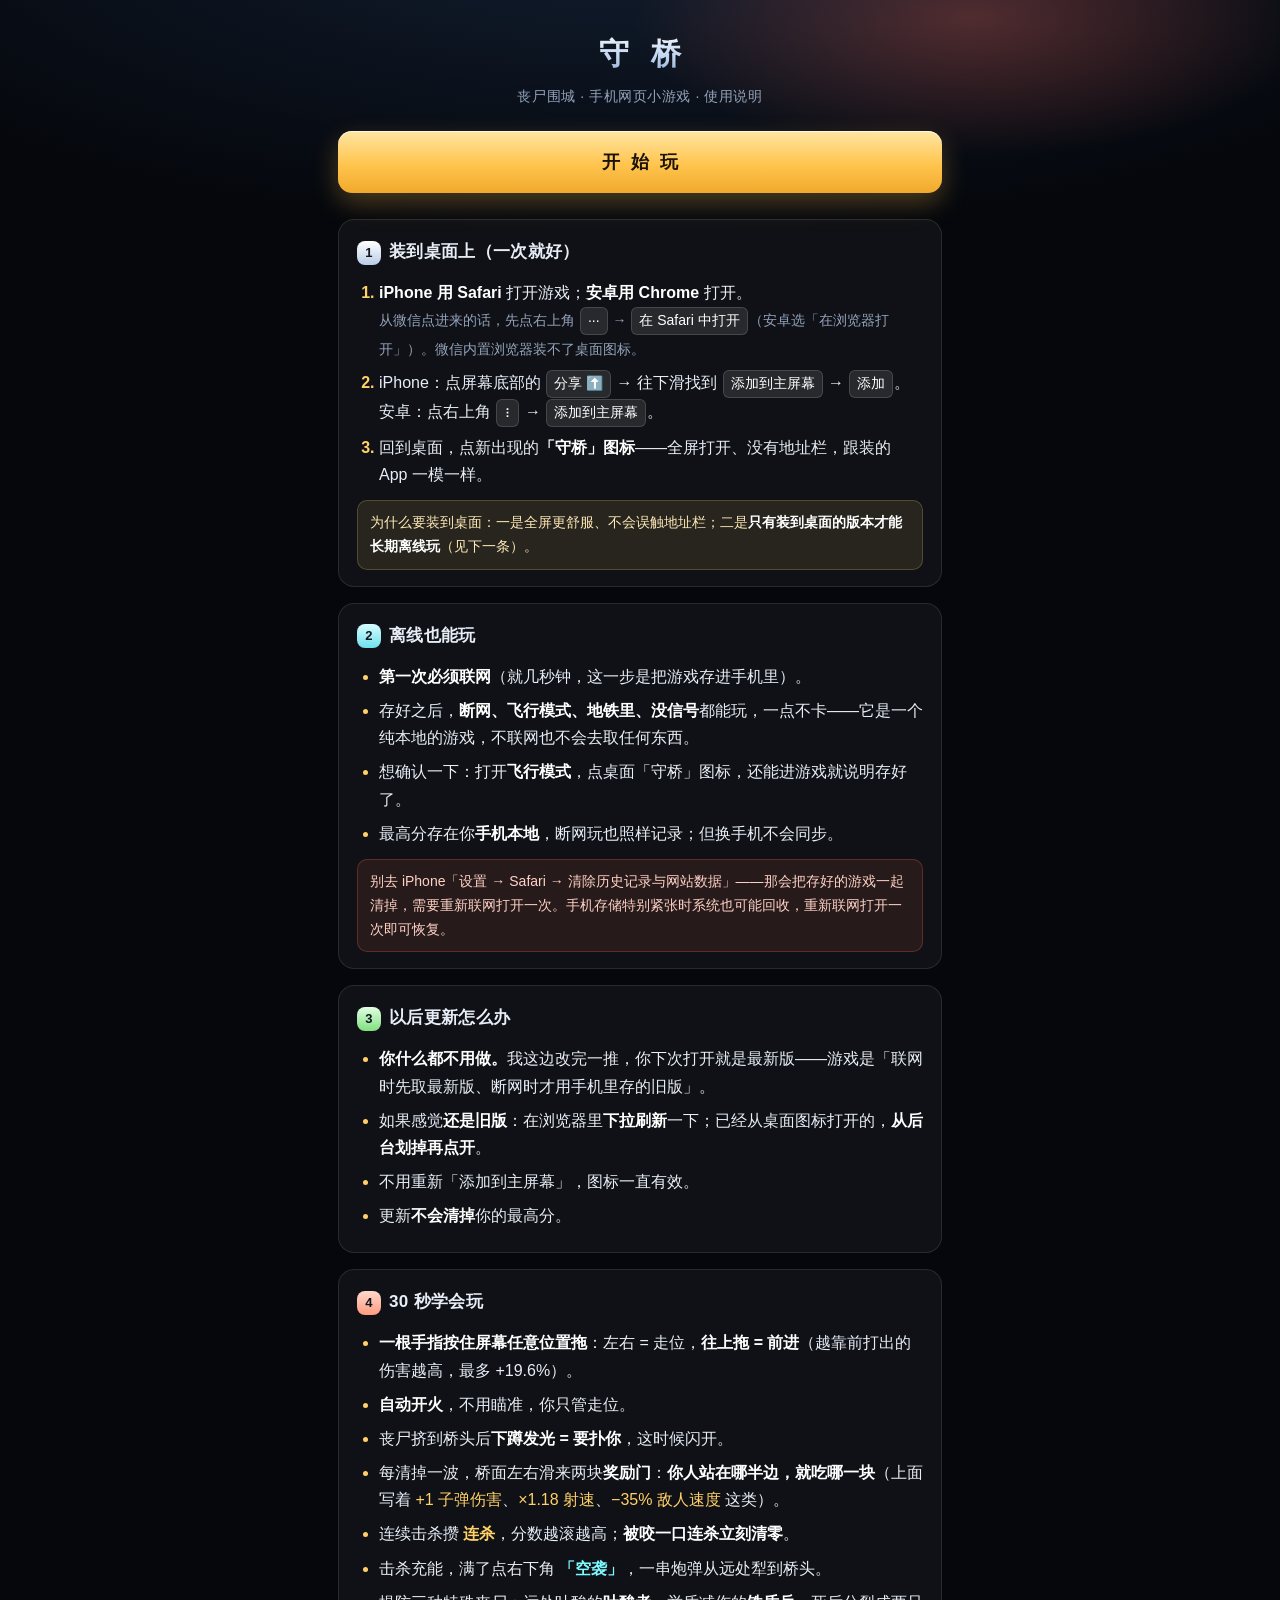
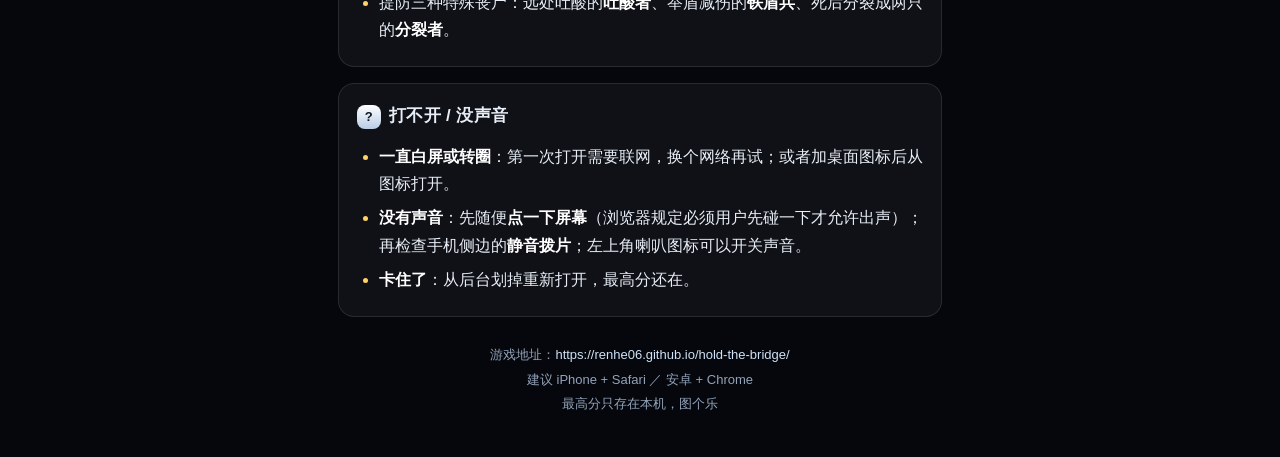
==== guide.html @ 94294132 "加使用说明页 guide.html（装到桌面/离线玩/以后更新），开始界面底部挂入口" ====
<!DOCTYPE html>
<html lang="zh-CN">
<head>
<meta charset="UTF-8" />
<title>守桥 · 使用说明</title>
<meta name="viewport" content="width=device-width, initial-scale=1.0, viewport-fit=cover" />
<meta name="theme-color" content="#05070c" />
<meta name="apple-mobile-web-app-capable" content="yes" />
<meta name="apple-mobile-web-app-title" content="守桥说明" />
<link rel="apple-touch-icon" href="./icons/icon-180.png" />
<link rel="icon" type="image/png" sizes="192x192" href="./icons/icon-192.png" />
<style>
  :root {
    --bg: #05070c;
    --card: rgba(255, 255, 255, 0.045);
    --line: rgba(255, 255, 255, 0.10);
    --text: #e8eef7;
    --muted: #93a3ba;
    --gold: #ffd166;
    --cyan: #7df9ff;
    --red: #ff6b4a;
    --green: #8bf58b;
  }
  * { box-sizing: border-box; -webkit-tap-highlight-color: transparent; }
  html, body { margin: 0; padding: 0; background: var(--bg); }
  body {
    color: var(--text);
    font: 16px/1.7 -apple-system, BlinkMacSystemFont, "PingFang SC", "Hiragino Sans GB", "Microsoft YaHei", sans-serif;
    /* 夜空底：几层径向光当作远处城市与月亮 */
    background:
      radial-gradient(120% 60% at 50% -10%, rgba(80, 140, 220, 0.18) 0%, rgba(5, 7, 12, 0) 60%),
      radial-gradient(38% 22% at 76% 2%, rgba(255, 96, 70, 0.30) 0%, rgba(5, 7, 12, 0) 70%),
      var(--bg);
    background-attachment: fixed;
  }
  .wrap {
    max-width: 640px;
    margin: 0 auto;
    padding: calc(env(safe-area-inset-top, 0px) + 28px) 18px calc(env(safe-area-inset-bottom, 0px) + 40px);
  }
  header { text-align: center; margin-bottom: 22px; }
  h1 {
    margin: 0 0 6px;
    font-size: 30px;
    letter-spacing: 0.22em;
    text-indent: 0.22em;
    font-weight: 800;
    background: linear-gradient(180deg, #fff 0%, #bcd3ef 60%, #7f9ec7 100%);
    -webkit-background-clip: text;
    background-clip: text;
    color: transparent;
  }
  .sub { margin: 0; color: var(--muted); font-size: 14px; letter-spacing: 0.04em; }

  .play {
    display: block;
    margin: 20px 0 26px;
    padding: 16px;
    text-align: center;
    text-decoration: none;
    font-size: 18px;
    font-weight: 700;
    letter-spacing: 0.18em;
    text-indent: 0.18em;
    color: #1a1206;
    border-radius: 14px;
    background: linear-gradient(180deg, #ffe6a3 0%, #ffc44d 55%, #f0a92c 100%);
    box-shadow: 0 10px 26px rgba(255, 190, 70, 0.28), inset 0 1px 0 rgba(255, 255, 255, 0.7);
  }
  .play:active { transform: translateY(1px); }

  section {
    background: var(--card);
    border: 1px solid var(--line);
    border-radius: 16px;
    padding: 18px 18px 16px;
    margin: 0 0 16px;
  }
  h2 {
    margin: 0 0 12px;
    font-size: 17px;
    letter-spacing: 0.02em;
    display: flex;
    align-items: center;
    gap: 8px;
  }
  h2 .n {
    flex: none;
    width: 24px; height: 24px;
    border-radius: 8px;
    display: grid; place-items: center;
    font-size: 13px;
    color: #10151f;
    background: linear-gradient(180deg, #fff, #b9cde6);
  }
  h2.c-cyan .n { background: linear-gradient(180deg, #d6feff, #6fe0ea); }
  h2.c-red .n { background: linear-gradient(180deg, #ffd9cc, #ff9b7f); }
  h2.c-green .n { background: linear-gradient(180deg, #e2ffe2, #7fe07f); }

  ol, ul { margin: 0; padding-left: 22px; }
  li { margin: 7px 0; }
  li::marker { color: var(--gold); font-weight: 700; }
  b { color: #fff; }
  .k {
    display: inline-block;
    padding: 1px 7px;
    margin: 0 1px;
    border-radius: 6px;
    background: rgba(255, 255, 255, 0.10);
    border: 1px solid rgba(255, 255, 255, 0.14);
    font-size: 14px;
    color: #fff;
    white-space: nowrap;
  }
  .gold { color: var(--gold); }
  .cyan { color: var(--cyan); }
  .red { color: var(--red); }
  .muted { color: var(--muted); font-size: 14px; }
  .note {
    margin-top: 12px;
    padding: 10px 12px;
    border-radius: 10px;
    font-size: 14px;
    background: rgba(255, 209, 102, 0.10);
    border: 1px solid rgba(255, 209, 102, 0.22);
    color: #ffe9b8;
  }
  .note.bad { background: rgba(255, 107, 74, 0.10); border-color: rgba(255, 107, 74, 0.25); color: #ffd2c6; }
  footer { text-align: center; margin-top: 26px; color: var(--muted); font-size: 13px; line-height: 1.9; }
  footer a { color: var(--cyan); text-decoration: none; }
  .url { word-break: break-all; color: #cfe2f7; }
</style>
</head>
<body>
<div class="wrap">

  <header>
    <h1>守 桥</h1>
    <p class="sub">丧尸围城 · 手机网页小游戏 · 使用说明</p>
  </header>

  <a class="play" href="./index.html">开 始 玩</a>

  <section>
    <h2><span class="n">1</span>装到桌面上（一次就好）</h2>
    <ol>
      <li><b>iPhone 用 Safari</b> 打开游戏；<b>安卓用 Chrome</b> 打开。<br />
        <span class="muted">从微信点进来的话，先点右上角 <span class="k">···</span> → <span class="k">在 Safari 中打开</span>（安卓选「在浏览器打开」）。微信内置浏览器装不了桌面图标。</span></li>
      <li>iPhone：点屏幕底部的 <span class="k">分享 ⬆️</span> → 往下滑找到 <span class="k">添加到主屏幕</span> → <span class="k">添加</span>。<br />
        安卓：点右上角 <span class="k">⋮</span> → <span class="k">添加到主屏幕</span>。</li>
      <li>回到桌面，点新出现的<b>「守桥」图标</b>——全屏打开、没有地址栏，跟装的 App 一模一样。</li>
    </ol>
    <div class="note">为什么要装到桌面：一是全屏更舒服、不会误触地址栏；二是<b>只有装到桌面的版本才能长期离线玩</b>（见下一条）。</div>
  </section>

  <section>
    <h2 class="c-cyan"><span class="n">2</span>离线也能玩</h2>
    <ul>
      <li><b>第一次必须联网</b>（就几秒钟，这一步是把游戏存进手机里）。</li>
      <li>存好之后，<b>断网、飞行模式、地铁里、没信号</b>都能玩，一点不卡——它是一个纯本地的游戏，不联网也不会去取任何东西。</li>
      <li>想确认一下：打开<b>飞行模式</b>，点桌面「守桥」图标，还能进游戏就说明存好了。</li>
      <li>最高分存在你<b>手机本地</b>，断网玩也照样记录；但换手机不会同步。</li>
    </ul>
    <div class="note bad">别去 iPhone「设置 → Safari → 清除历史记录与网站数据」——那会把存好的游戏一起清掉，需要重新联网打开一次。手机存储特别紧张时系统也可能回收，重新联网打开一次即可恢复。</div>
  </section>

  <section>
    <h2 class="c-green"><span class="n">3</span>以后更新怎么办</h2>
    <ul>
      <li><b>你什么都不用做。</b>我这边改完一推，你下次打开就是最新版——游戏是「联网时先取最新版、断网时才用手机里存的旧版」。</li>
      <li>如果感觉<b>还是旧版</b>：在浏览器里<b>下拉刷新</b>一下；已经从桌面图标打开的，<b>从后台划掉再点开</b>。</li>
      <li>不用重新「添加到主屏幕」，图标一直有效。</li>
      <li>更新<b>不会清掉</b>你的最高分。</li>
    </ul>
  </section>

  <section>
    <h2 class="c-red"><span class="n">4</span>30 秒学会玩</h2>
    <ul>
      <li><b>一根手指按住屏幕任意位置拖</b>：左右 = 走位，<b>往上拖 = 前进</b>（越靠前打出的伤害越高，最多 +19.6%）。</li>
      <li><b>自动开火</b>，不用瞄准，你只管走位。</li>
      <li>丧尸挤到桥头后<b>下蹲发光 = 要扑你</b>，这时候闪开。</li>
      <li>每清掉一波，桥面左右滑来两块<b>奖励门</b>：<b>你人站在哪半边，就吃哪一块</b>（上面写着 <span class="gold">+1 子弹伤害</span>、<span class="gold">×1.18 射速</span>、<span class="gold">−35% 敌人速度</span> 这类）。</li>
      <li>连续击杀攒 <b class="gold">连杀</b>，分数越滚越高；<b>被咬一口连杀立刻清零</b>。</li>
      <li>击杀充能，满了点右下角 <b class="cyan">「空袭」</b>，一串炮弹从远处犁到桥头。</li>
      <li>提防三种特殊丧尸：远处吐酸的<b class="green">吐酸者</b>、举盾减伤的<b>铁盾兵</b>、死后分裂成两只的<b>分裂者</b>。</li>
    </ul>
  </section>

  <section>
    <h2><span class="n">?</span>打不开 / 没声音</h2>
    <ul>
      <li><b>一直白屏或转圈</b>：第一次打开需要联网，换个网络再试；或者加桌面图标后从图标打开。</li>
      <li><b>没有声音</b>：先随便<b>点一下屏幕</b>（浏览器规定必须用户先碰一下才允许出声）；再检查手机侧边的<b>静音拨片</b>；左上角喇叭图标可以开关声音。</li>
      <li><b>卡住了</b>：从后台划掉重新打开，最高分还在。</li>
    </ul>
  </section>

  <footer>
    游戏地址：<span class="url">https://renhe06.github.io/hold-the-bridge/</span><br />
    建议 iPhone + Safari ／ 安卓 + Chrome<br />
    最高分只存在本机，图个乐
  </footer>

</div>
</body>
</html>
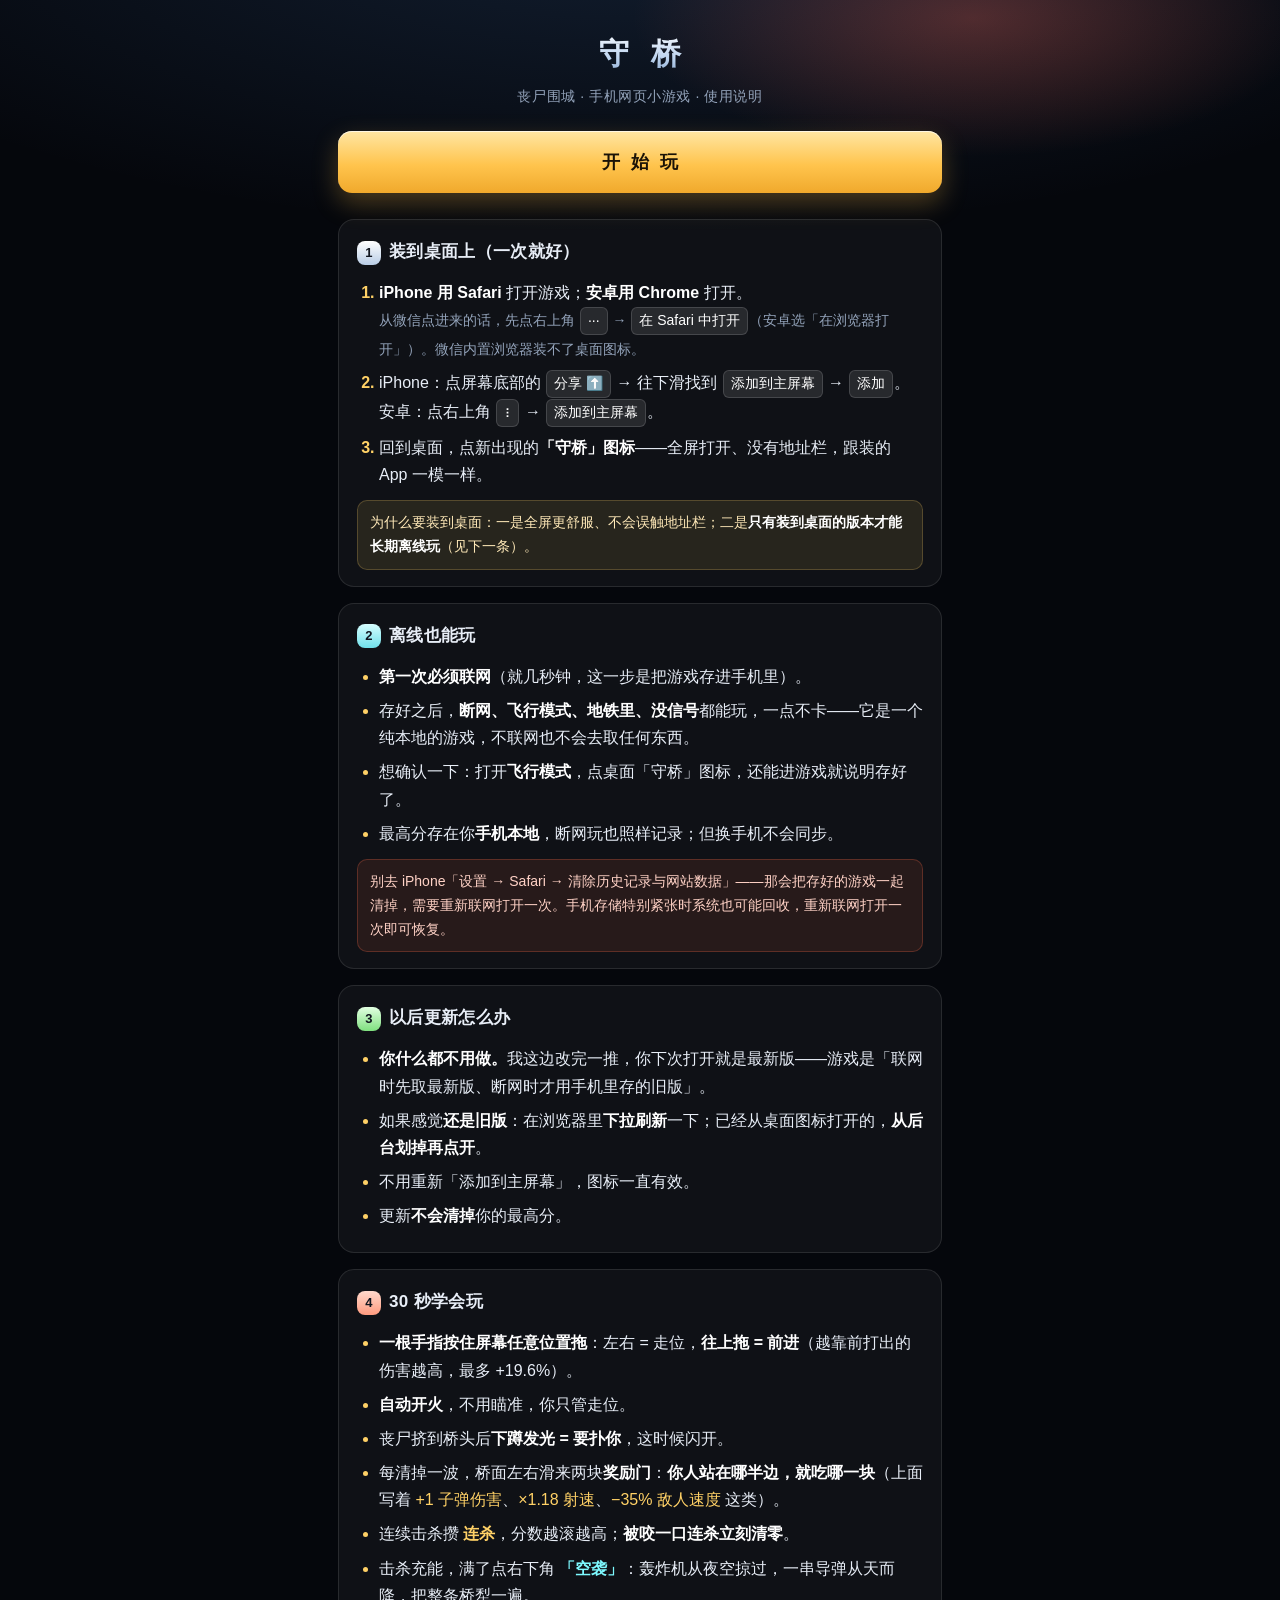
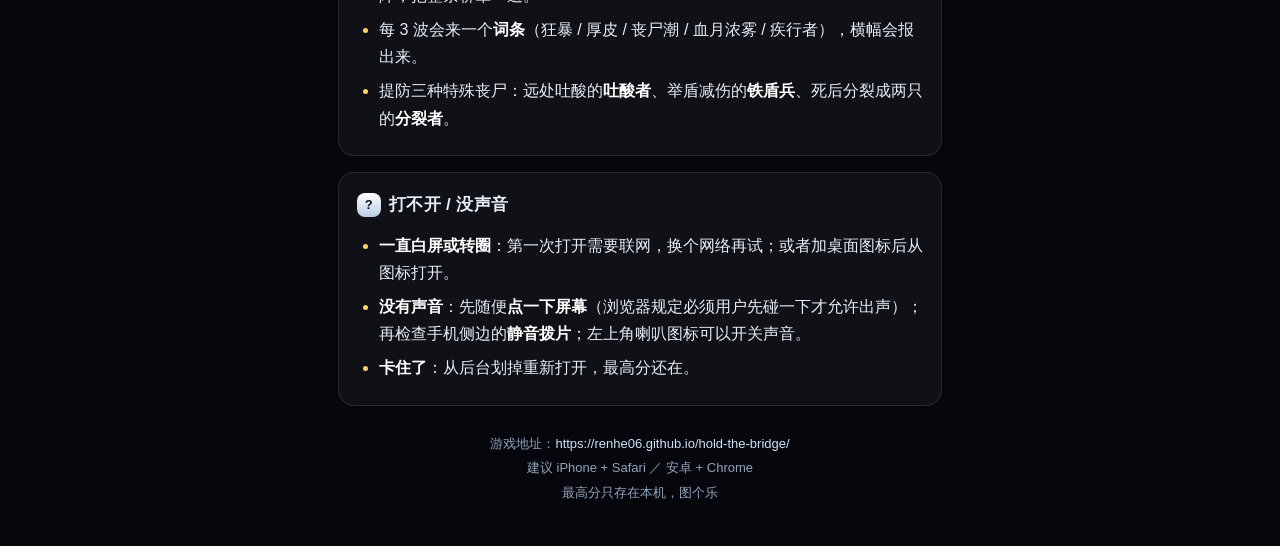
==== commit b8f6d973: "首页说明弹窗（首次自动弹出）+ 音量键挪到左上角 + 空袭改成飞机掠过/导弹从天而降 + 枪声与角色英文台词" ====
--- a/guide.html
+++ b/guide.html
@@ -182,7 +182,8 @@
       <li>丧尸挤到桥头后<b>下蹲发光 = 要扑你</b>，这时候闪开。</li>
       <li>每清掉一波，桥面左右滑来两块<b>奖励门</b>：<b>你人站在哪半边，就吃哪一块</b>（上面写着 <span class="gold">+1 子弹伤害</span>、<span class="gold">×1.18 射速</span>、<span class="gold">−35% 敌人速度</span> 这类）。</li>
       <li>连续击杀攒 <b class="gold">连杀</b>，分数越滚越高；<b>被咬一口连杀立刻清零</b>。</li>
-      <li>击杀充能，满了点右下角 <b class="cyan">「空袭」</b>，一串炮弹从远处犁到桥头。</li>
+      <li>击杀充能，满了点右下角 <b class="cyan">「空袭」</b>：轰炸机从夜空掠过，一串导弹从天而降，把整条桥犁一遍。</li>
+      <li>每 3 波会来一个<b>词条</b>（狂暴 / 厚皮 / 丧尸潮 / 血月浓雾 / 疾行者），横幅会报出来。</li>
       <li>提防三种特殊丧尸：远处吐酸的<b class="green">吐酸者</b>、举盾减伤的<b>铁盾兵</b>、死后分裂成两只的<b>分裂者</b>。</li>
     </ul>
   </section>
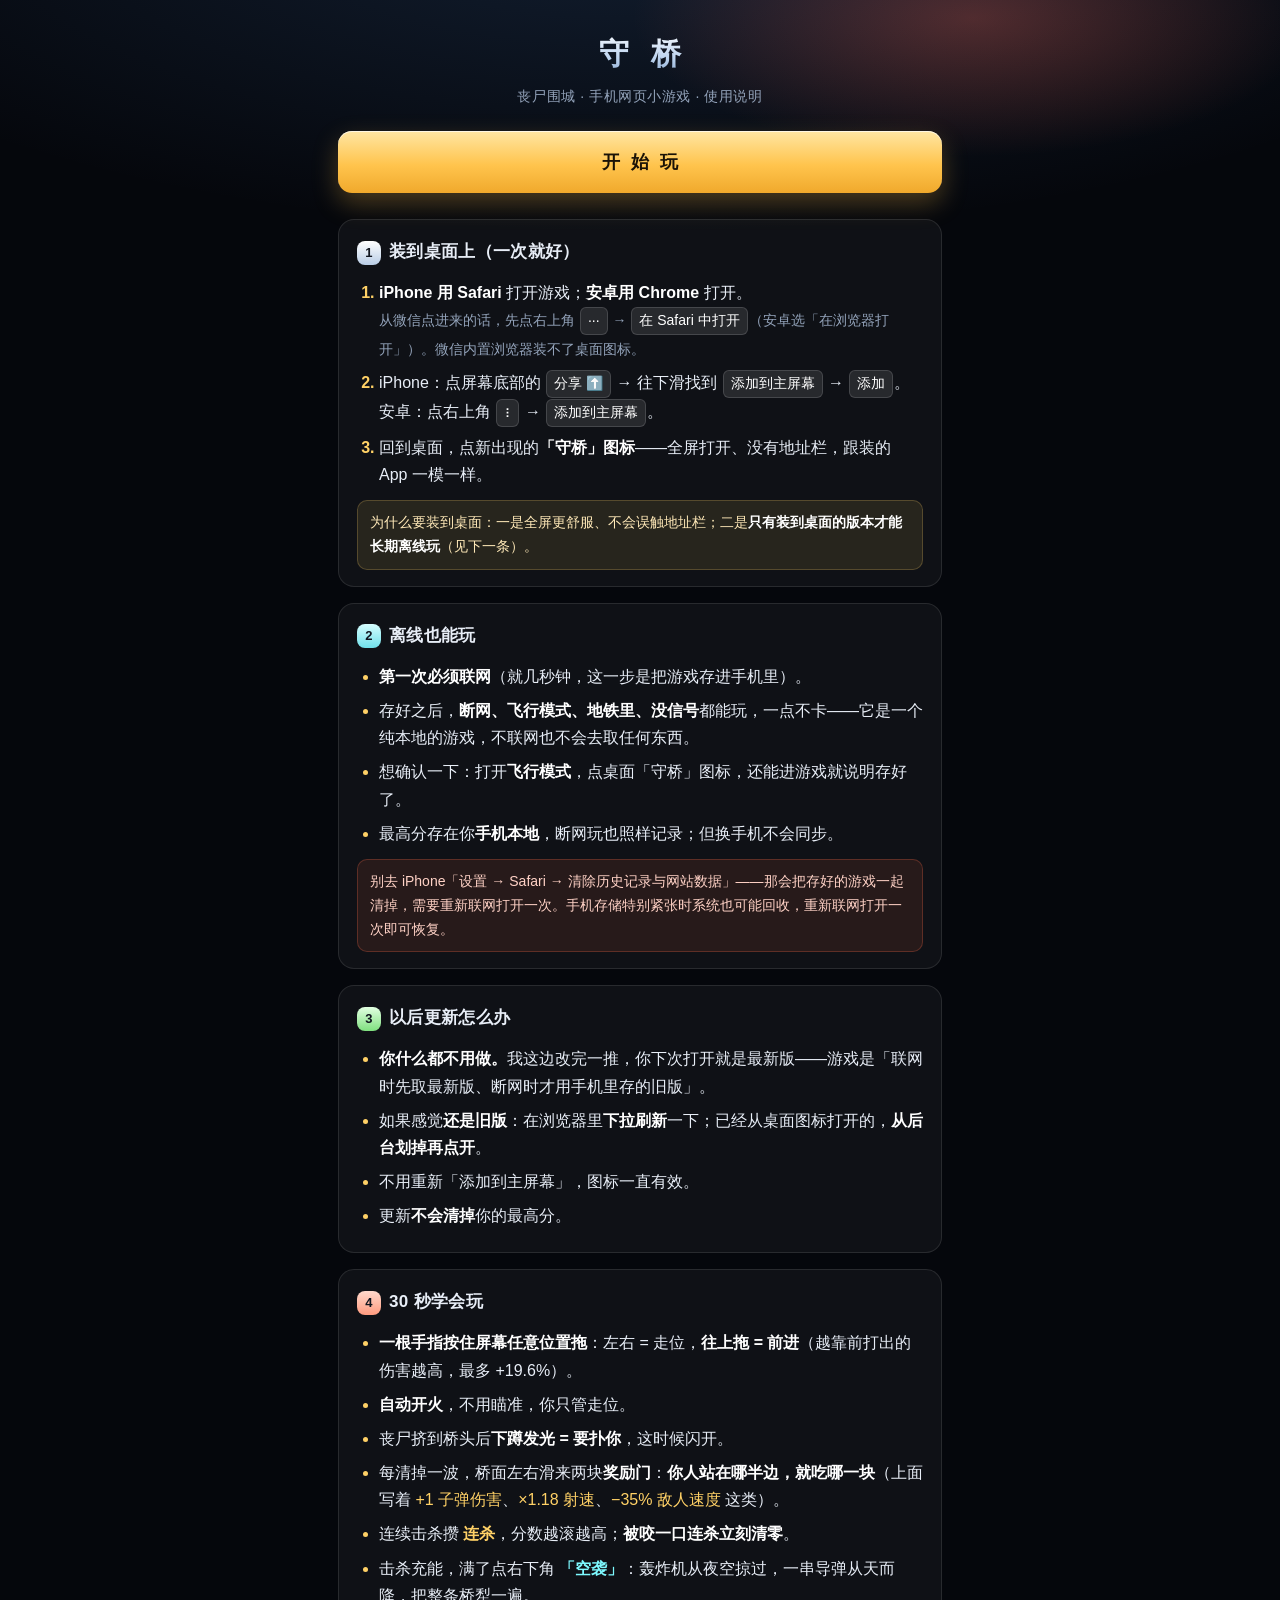
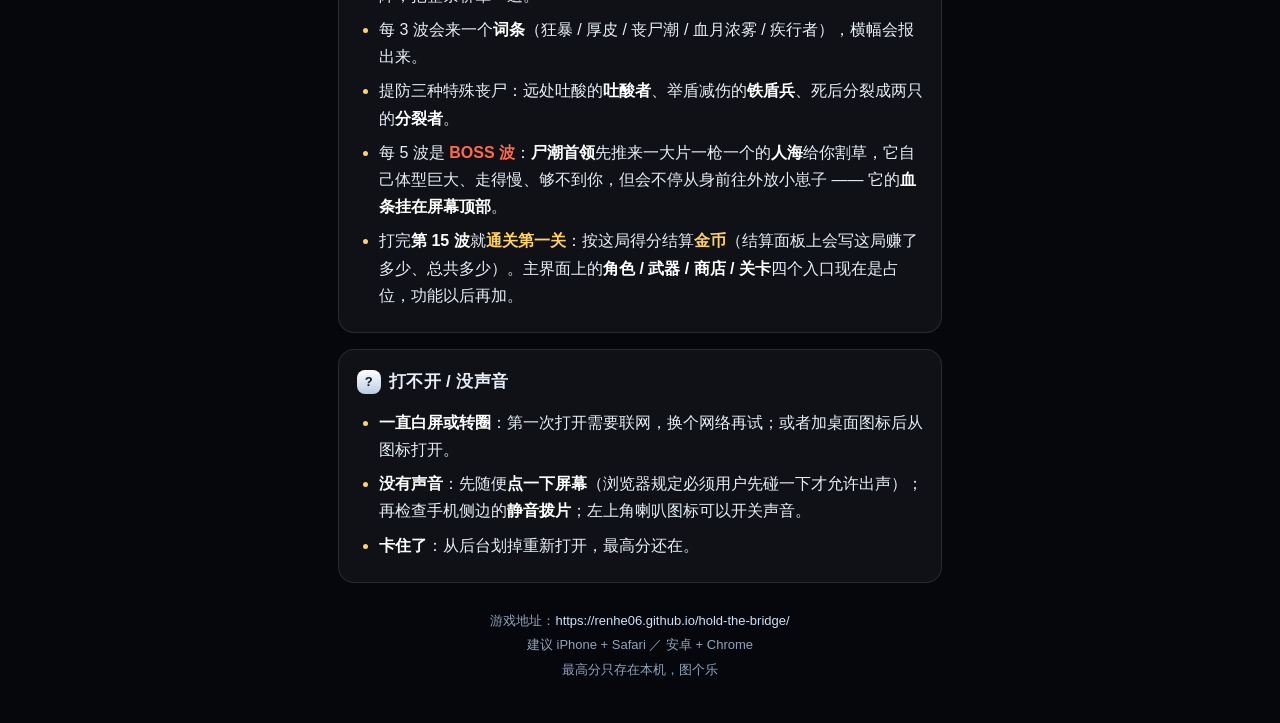
==== commit fe39fbc3: "BOSS 数值：体型×2（1.2）、血条加厚（hpMul 6.5）、走得更慢且站远 5 个单位、改成放崽子；BOSS 波先推来一大片一枪一个人海；第 15 波通关按得分结算金币；主界面框架（角色/武器" ====
--- a/guide.html
+++ b/guide.html
@@ -185,6 +185,8 @@
       <li>击杀充能，满了点右下角 <b class="cyan">「空袭」</b>：轰炸机从夜空掠过，一串导弹从天而降，把整条桥犁一遍。</li>
       <li>每 3 波会来一个<b>词条</b>（狂暴 / 厚皮 / 丧尸潮 / 血月浓雾 / 疾行者），横幅会报出来。</li>
       <li>提防三种特殊丧尸：远处吐酸的<b class="green">吐酸者</b>、举盾减伤的<b>铁盾兵</b>、死后分裂成两只的<b>分裂者</b>。</li>
+      <li>每 5 波是 <b class="red">BOSS 波</b>：<b>尸潮首领</b>先推来一大片一枪一个的<b>人海</b>给你割草，它自己体型巨大、走得慢、够不到你，但会不停从身前往外放小崽子 —— 它的<b>血条挂在屏幕顶部</b>。</li>
+      <li>打完<b>第 15 波</b>就<b class="gold">通关第一关</b>：按这局得分结算<b class="gold">金币</b>（结算面板上会写这局赚了多少、总共多少）。主界面上的<b>角色 / 武器 / 商店 / 关卡</b>四个入口现在是占位，功能以后再加。</li>
     </ul>
   </section>
 
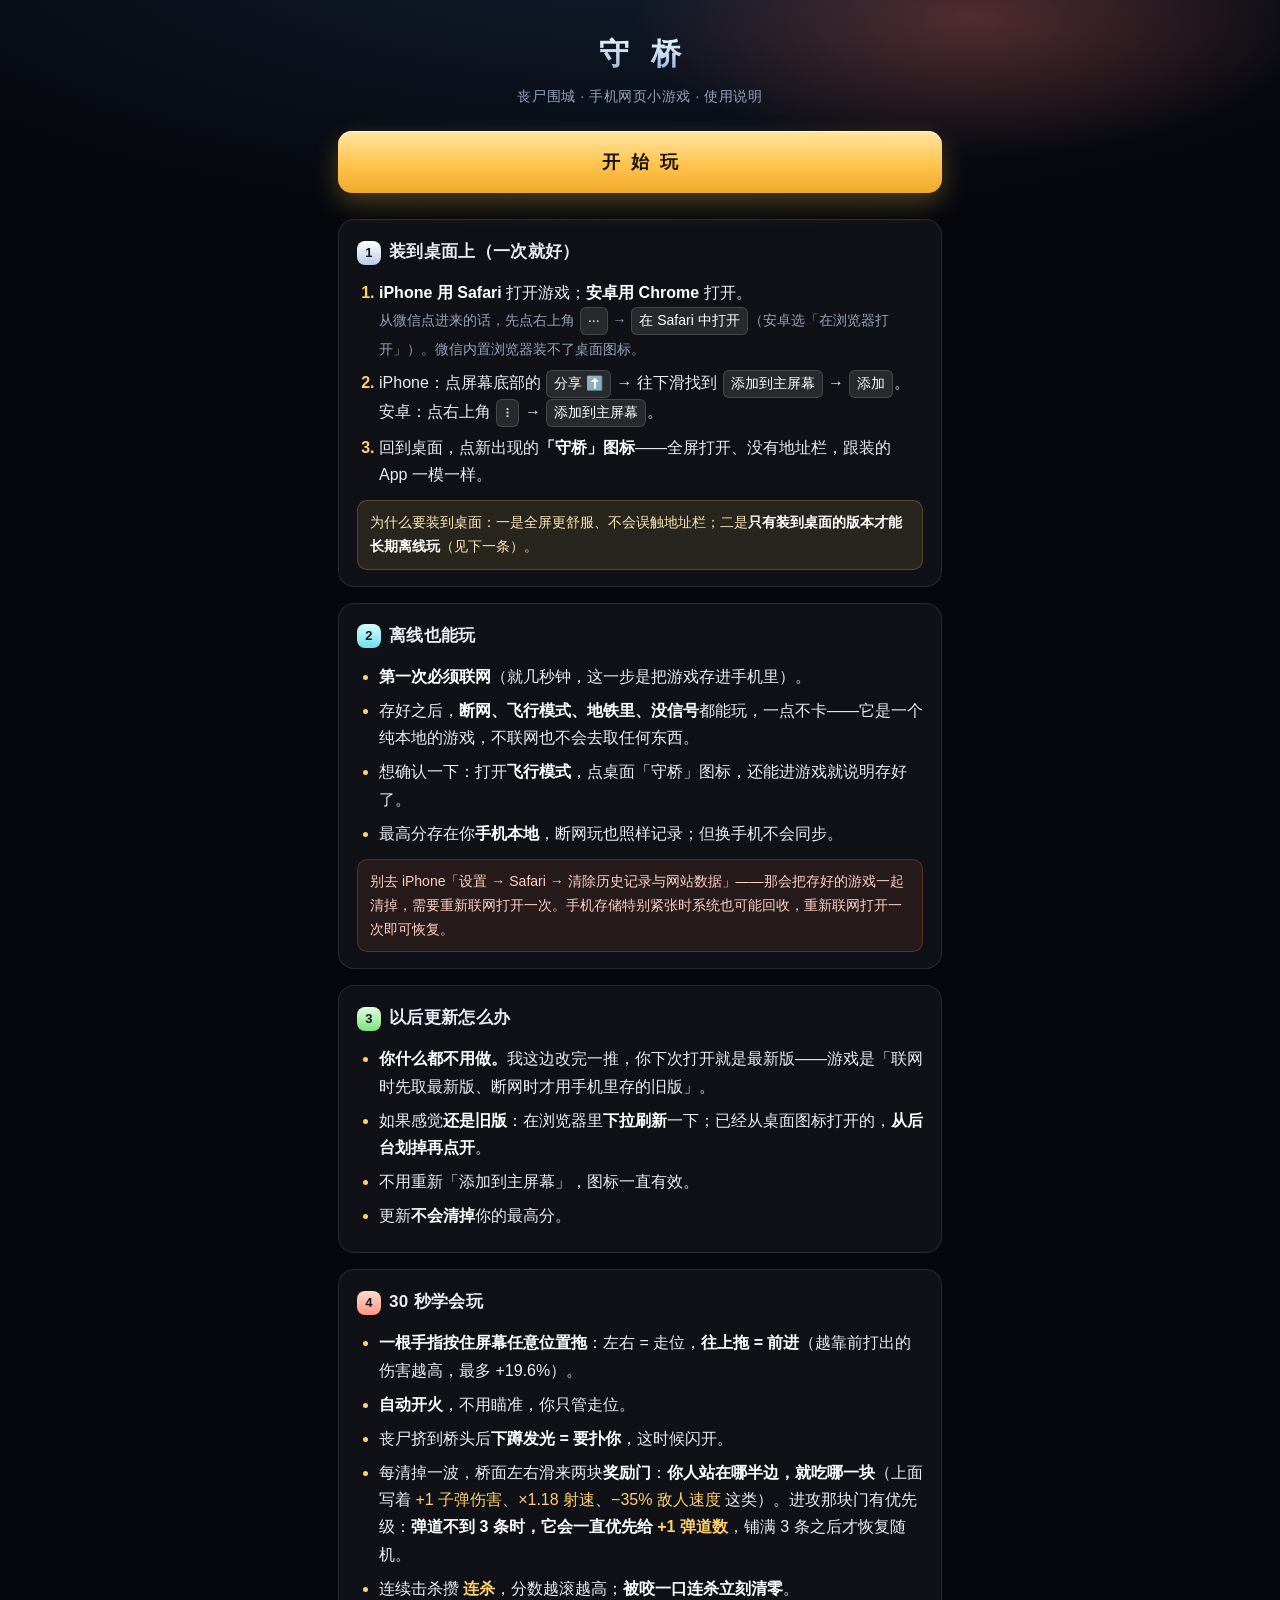
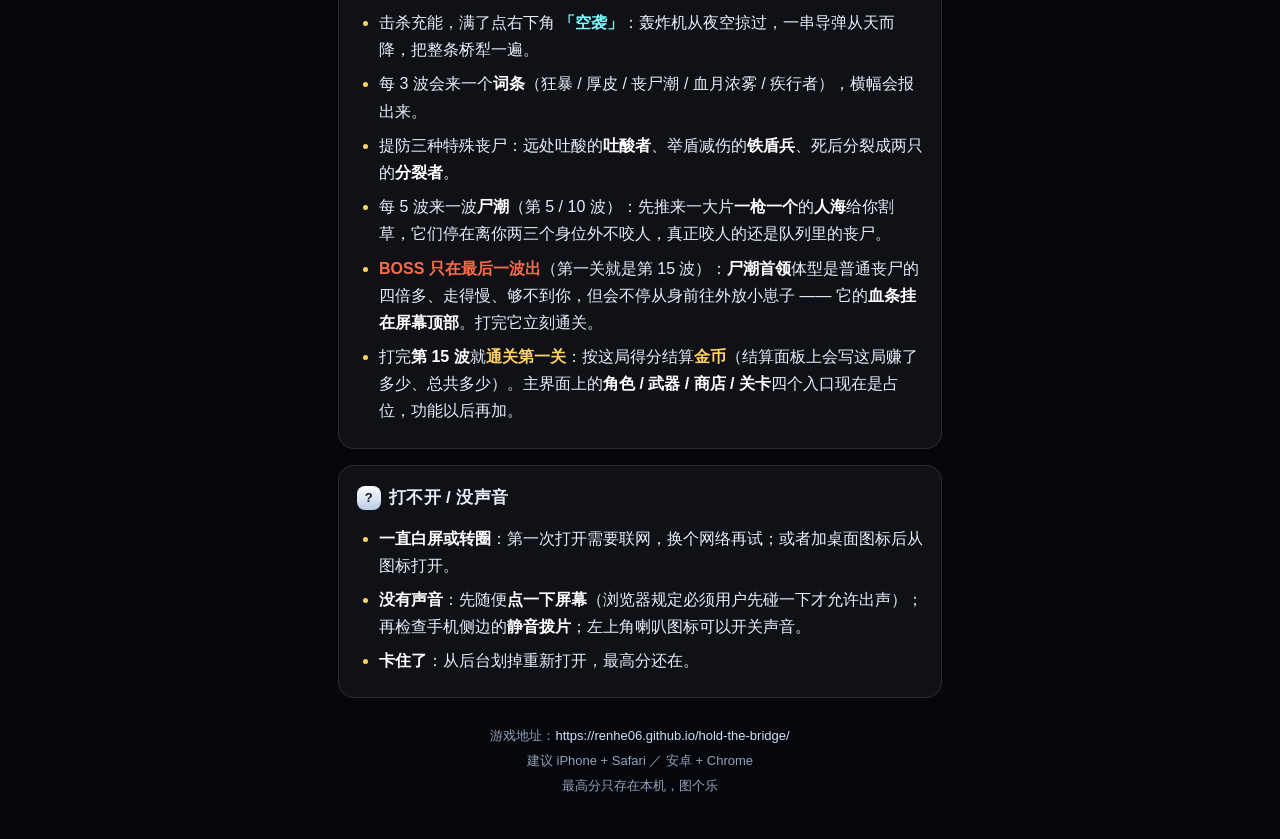
==== commit 561c6fca: "BOSS 只在最后一波出（第5/10波改名人海波）；弹道不到3条时奖励门优先给弹道+1；修冒烟测试3b段被通关状态污染" ====
--- a/guide.html
+++ b/guide.html
@@ -180,12 +180,13 @@
       <li><b>一根手指按住屏幕任意位置拖</b>：左右 = 走位，<b>往上拖 = 前进</b>（越靠前打出的伤害越高，最多 +19.6%）。</li>
       <li><b>自动开火</b>，不用瞄准，你只管走位。</li>
       <li>丧尸挤到桥头后<b>下蹲发光 = 要扑你</b>，这时候闪开。</li>
-      <li>每清掉一波，桥面左右滑来两块<b>奖励门</b>：<b>你人站在哪半边，就吃哪一块</b>（上面写着 <span class="gold">+1 子弹伤害</span>、<span class="gold">×1.18 射速</span>、<span class="gold">−35% 敌人速度</span> 这类）。</li>
+      <li>每清掉一波，桥面左右滑来两块<b>奖励门</b>：<b>你人站在哪半边，就吃哪一块</b>（上面写着 <span class="gold">+1 子弹伤害</span>、<span class="gold">×1.18 射速</span>、<span class="gold">−35% 敌人速度</span> 这类）。进攻那块门有优先级：<b>弹道不到 3 条时，它会一直优先给 <span class="gold">+1 弹道数</span></b>，铺满 3 条之后才恢复随机。</li>
       <li>连续击杀攒 <b class="gold">连杀</b>，分数越滚越高；<b>被咬一口连杀立刻清零</b>。</li>
       <li>击杀充能，满了点右下角 <b class="cyan">「空袭」</b>：轰炸机从夜空掠过，一串导弹从天而降，把整条桥犁一遍。</li>
       <li>每 3 波会来一个<b>词条</b>（狂暴 / 厚皮 / 丧尸潮 / 血月浓雾 / 疾行者），横幅会报出来。</li>
       <li>提防三种特殊丧尸：远处吐酸的<b class="green">吐酸者</b>、举盾减伤的<b>铁盾兵</b>、死后分裂成两只的<b>分裂者</b>。</li>
-      <li>每 5 波是 <b class="red">BOSS 波</b>：<b>尸潮首领</b>先推来一大片一枪一个的<b>人海</b>给你割草，它自己体型巨大、走得慢、够不到你，但会不停从身前往外放小崽子 —— 它的<b>血条挂在屏幕顶部</b>。</li>
+      <li>每 5 波来一波<b class="green">尸潮</b>（第 5 / 10 波）：先推来一大片<b>一枪一个</b>的<b>人海</b>给你割草，它们停在离你两三个身位外不咬人，真正咬人的还是队列里的丧尸。</li>
+      <li><b class="red">BOSS 只在最后一波出</b>（第一关就是第 15 波）：<b>尸潮首领</b>体型是普通丧尸的四倍多、走得慢、够不到你，但会不停从身前往外放小崽子 —— 它的<b>血条挂在屏幕顶部</b>。打完它立刻通关。</li>
       <li>打完<b>第 15 波</b>就<b class="gold">通关第一关</b>：按这局得分结算<b class="gold">金币</b>（结算面板上会写这局赚了多少、总共多少）。主界面上的<b>角色 / 武器 / 商店 / 关卡</b>四个入口现在是占位，功能以后再加。</li>
     </ul>
   </section>
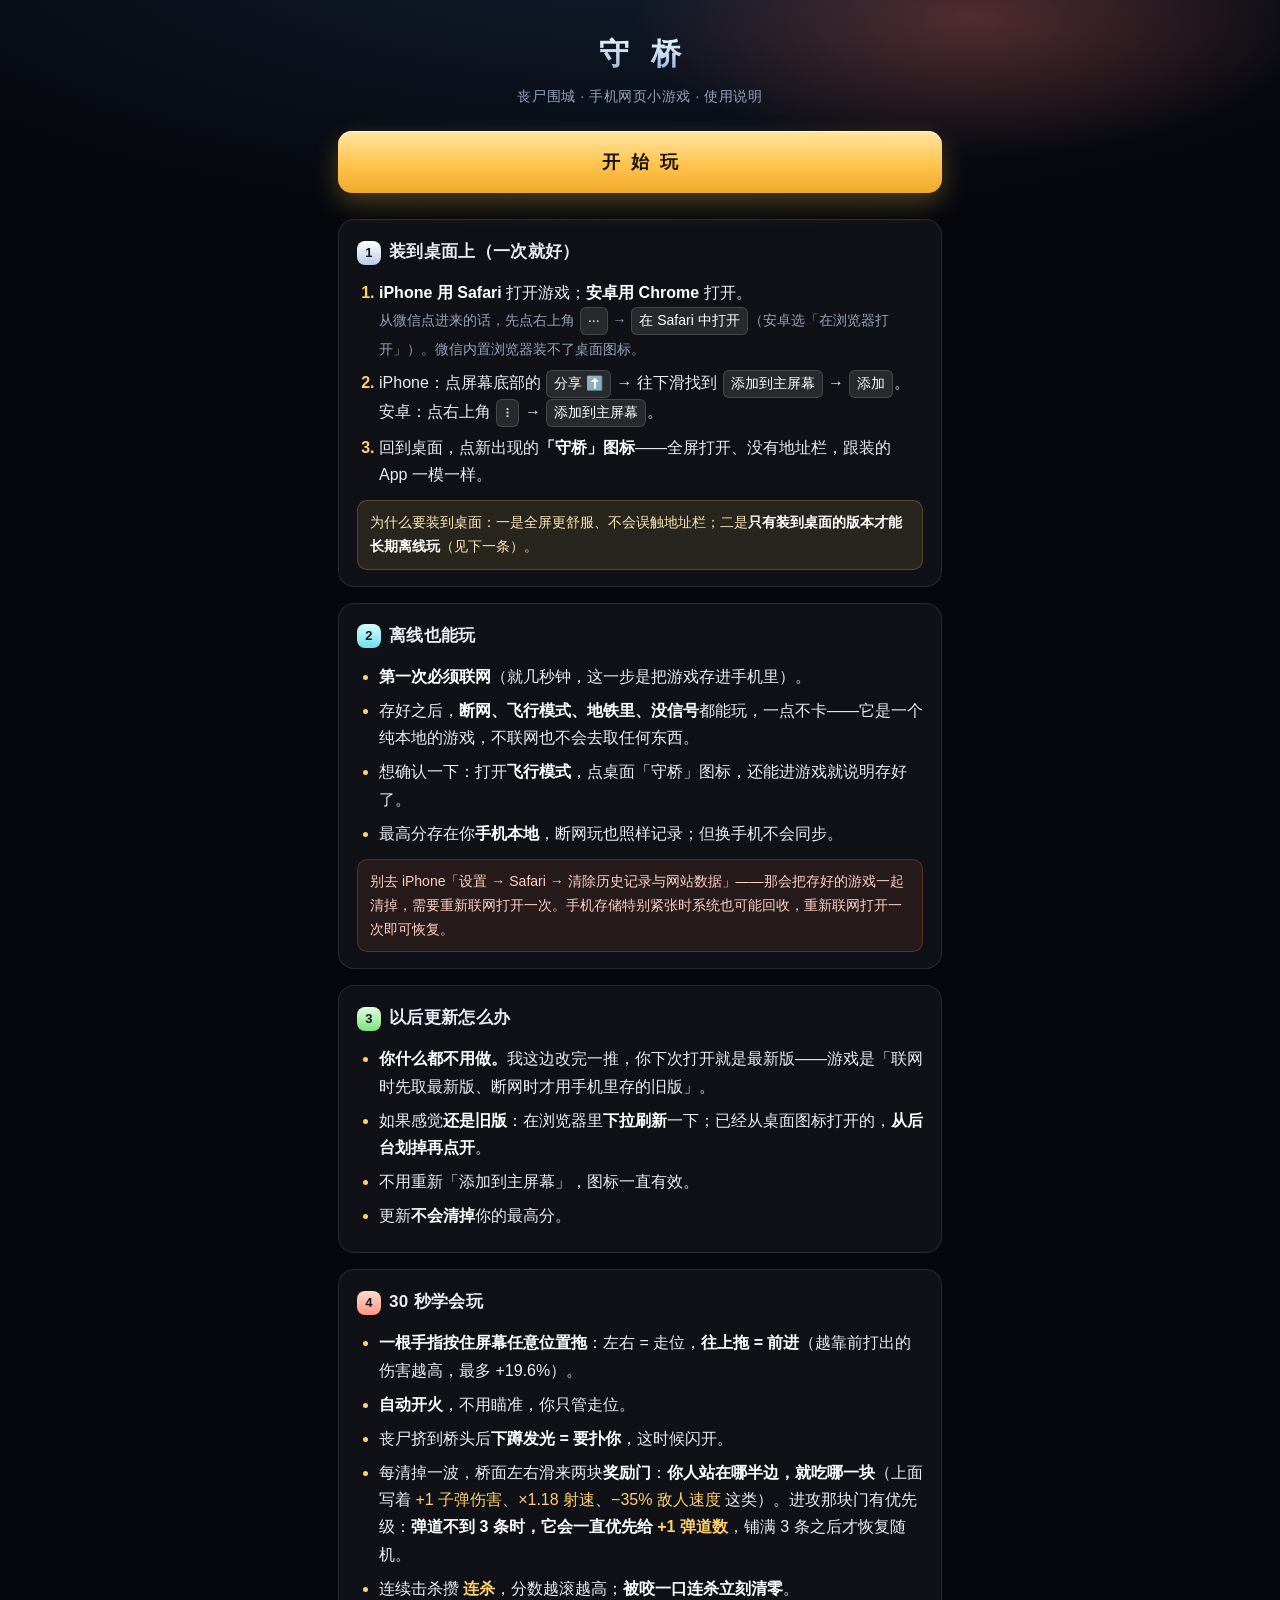
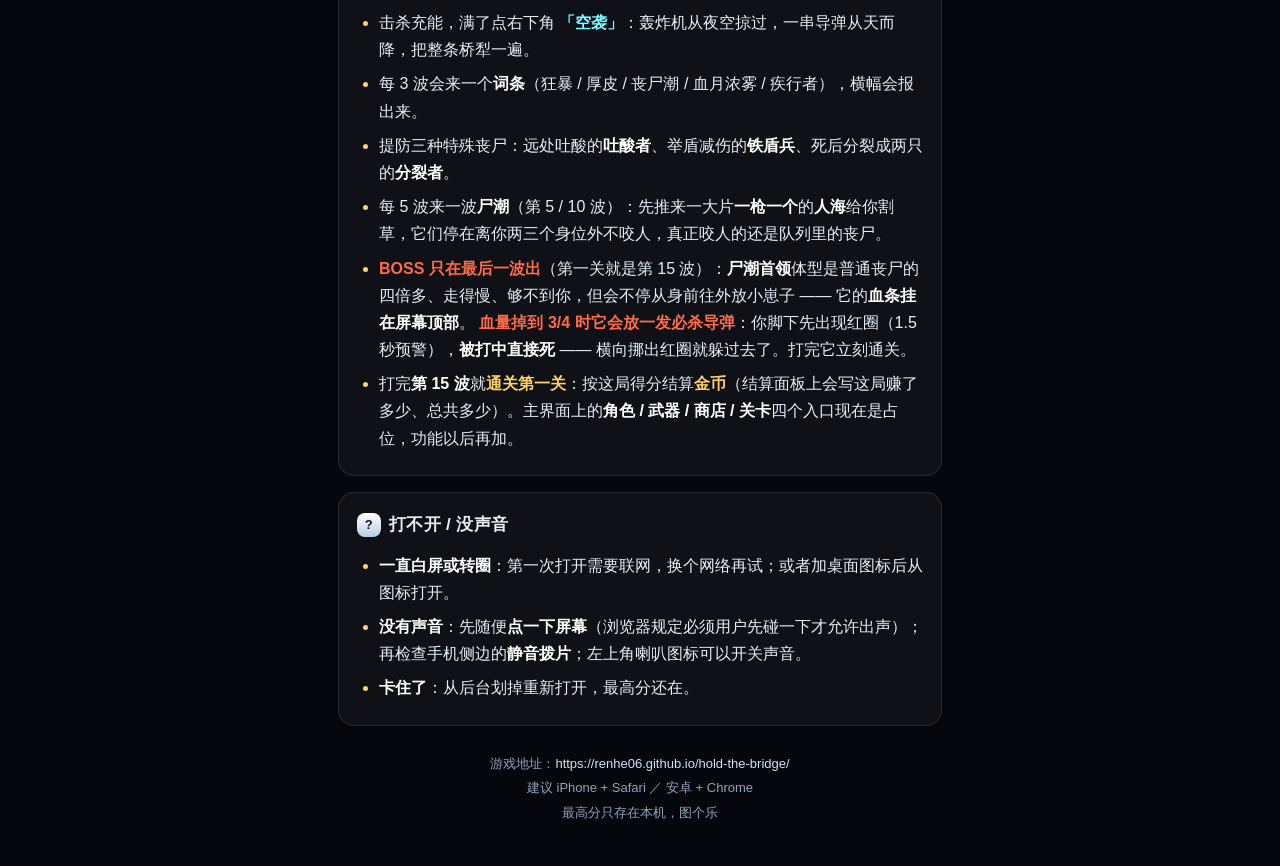
==== commit df770794: "子弹称号挪到顶部 HUD 不再压连杀数；BOSS 技能改成血量 3/4 时放一次必杀导弹、被打中直接死" ====
--- a/guide.html
+++ b/guide.html
@@ -186,7 +186,8 @@
       <li>每 3 波会来一个<b>词条</b>（狂暴 / 厚皮 / 丧尸潮 / 血月浓雾 / 疾行者），横幅会报出来。</li>
       <li>提防三种特殊丧尸：远处吐酸的<b class="green">吐酸者</b>、举盾减伤的<b>铁盾兵</b>、死后分裂成两只的<b>分裂者</b>。</li>
       <li>每 5 波来一波<b class="green">尸潮</b>（第 5 / 10 波）：先推来一大片<b>一枪一个</b>的<b>人海</b>给你割草，它们停在离你两三个身位外不咬人，真正咬人的还是队列里的丧尸。</li>
-      <li><b class="red">BOSS 只在最后一波出</b>（第一关就是第 15 波）：<b>尸潮首领</b>体型是普通丧尸的四倍多、走得慢、够不到你，但会不停从身前往外放小崽子 —— 它的<b>血条挂在屏幕顶部</b>。打完它立刻通关。</li>
+      <li><b class="red">BOSS 只在最后一波出</b>（第一关就是第 15 波）：<b>尸潮首领</b>体型是普通丧尸的四倍多、走得慢、够不到你，但会不停从身前往外放小崽子 —— 它的<b>血条挂在屏幕顶部</b>。
+        <b class="red">血量掉到 3/4 时它会放一发必杀导弹</b>：你脚下先出现红圈（1.5 秒预警），<b>被打中直接死</b> —— 横向挪出红圈就躲过去了。打完它立刻通关。</li>
       <li>打完<b>第 15 波</b>就<b class="gold">通关第一关</b>：按这局得分结算<b class="gold">金币</b>（结算面板上会写这局赚了多少、总共多少）。主界面上的<b>角色 / 武器 / 商店 / 关卡</b>四个入口现在是占位，功能以后再加。</li>
     </ul>
   </section>
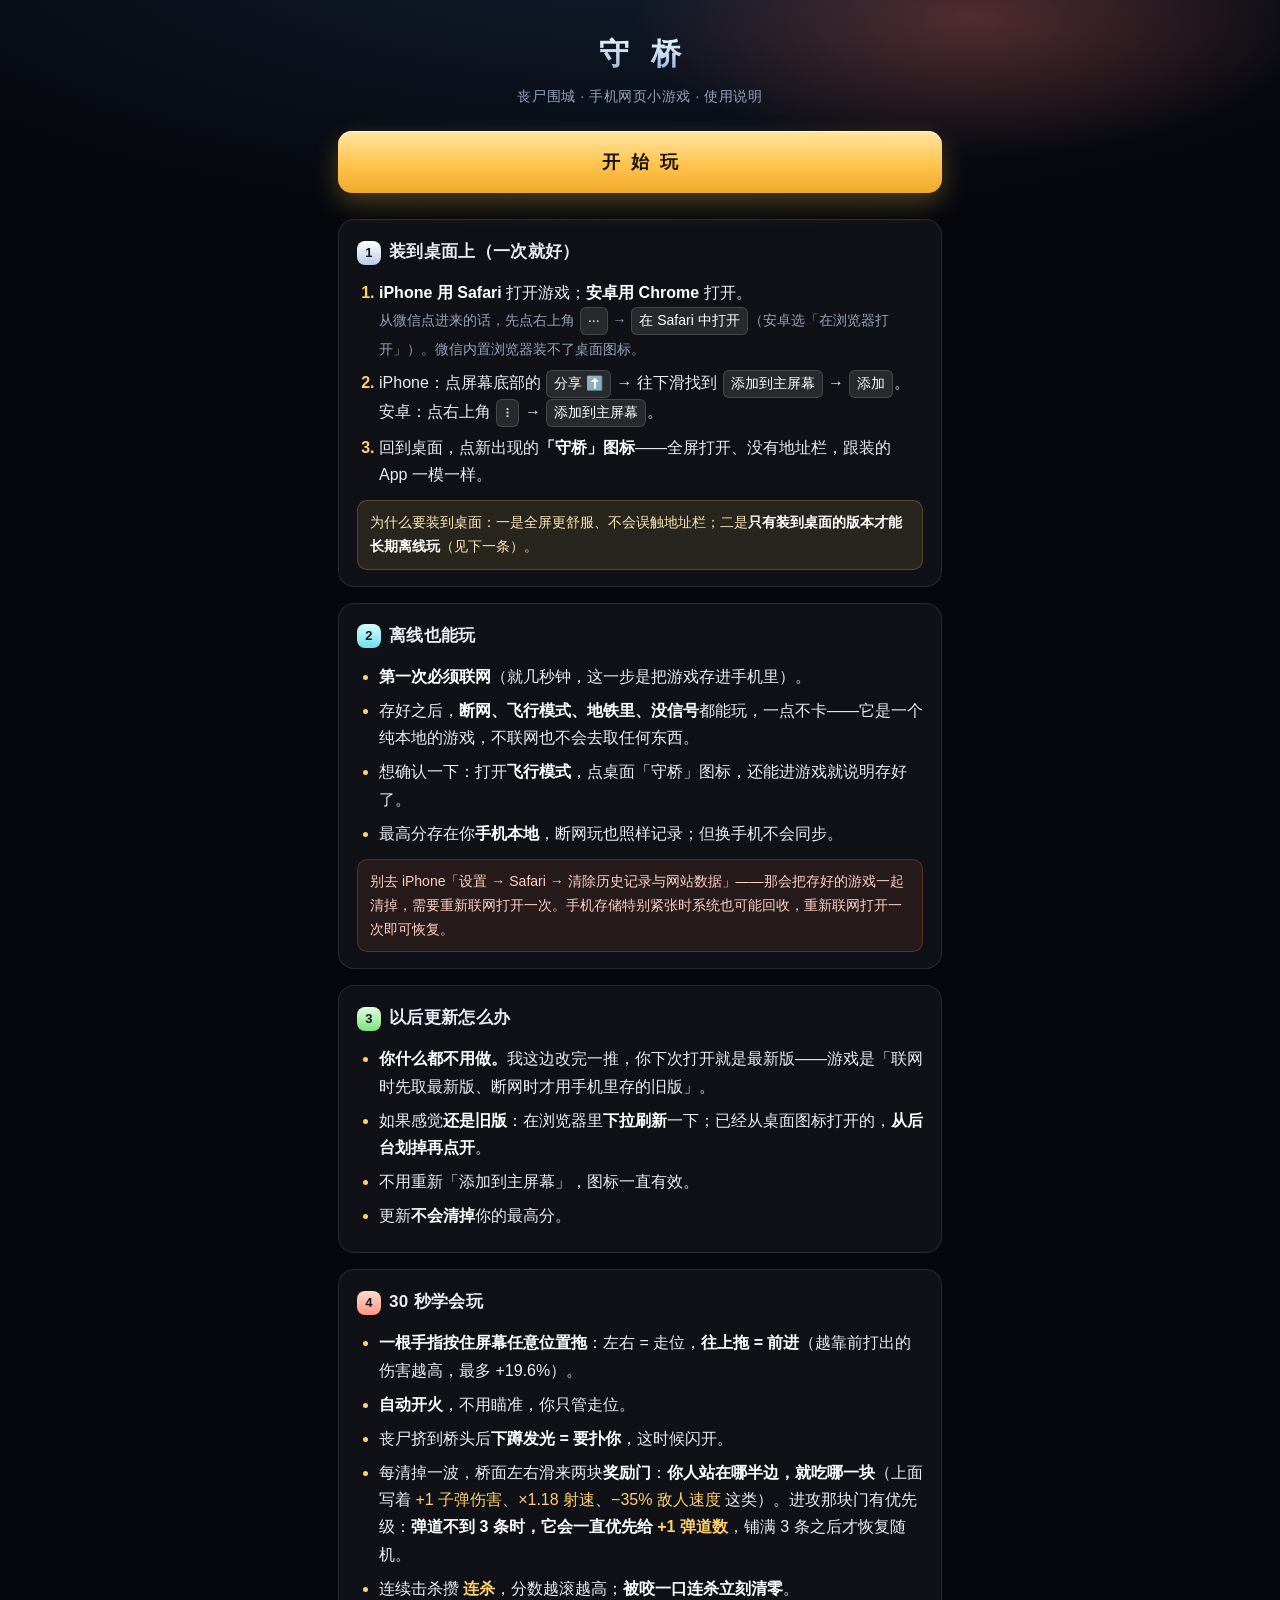
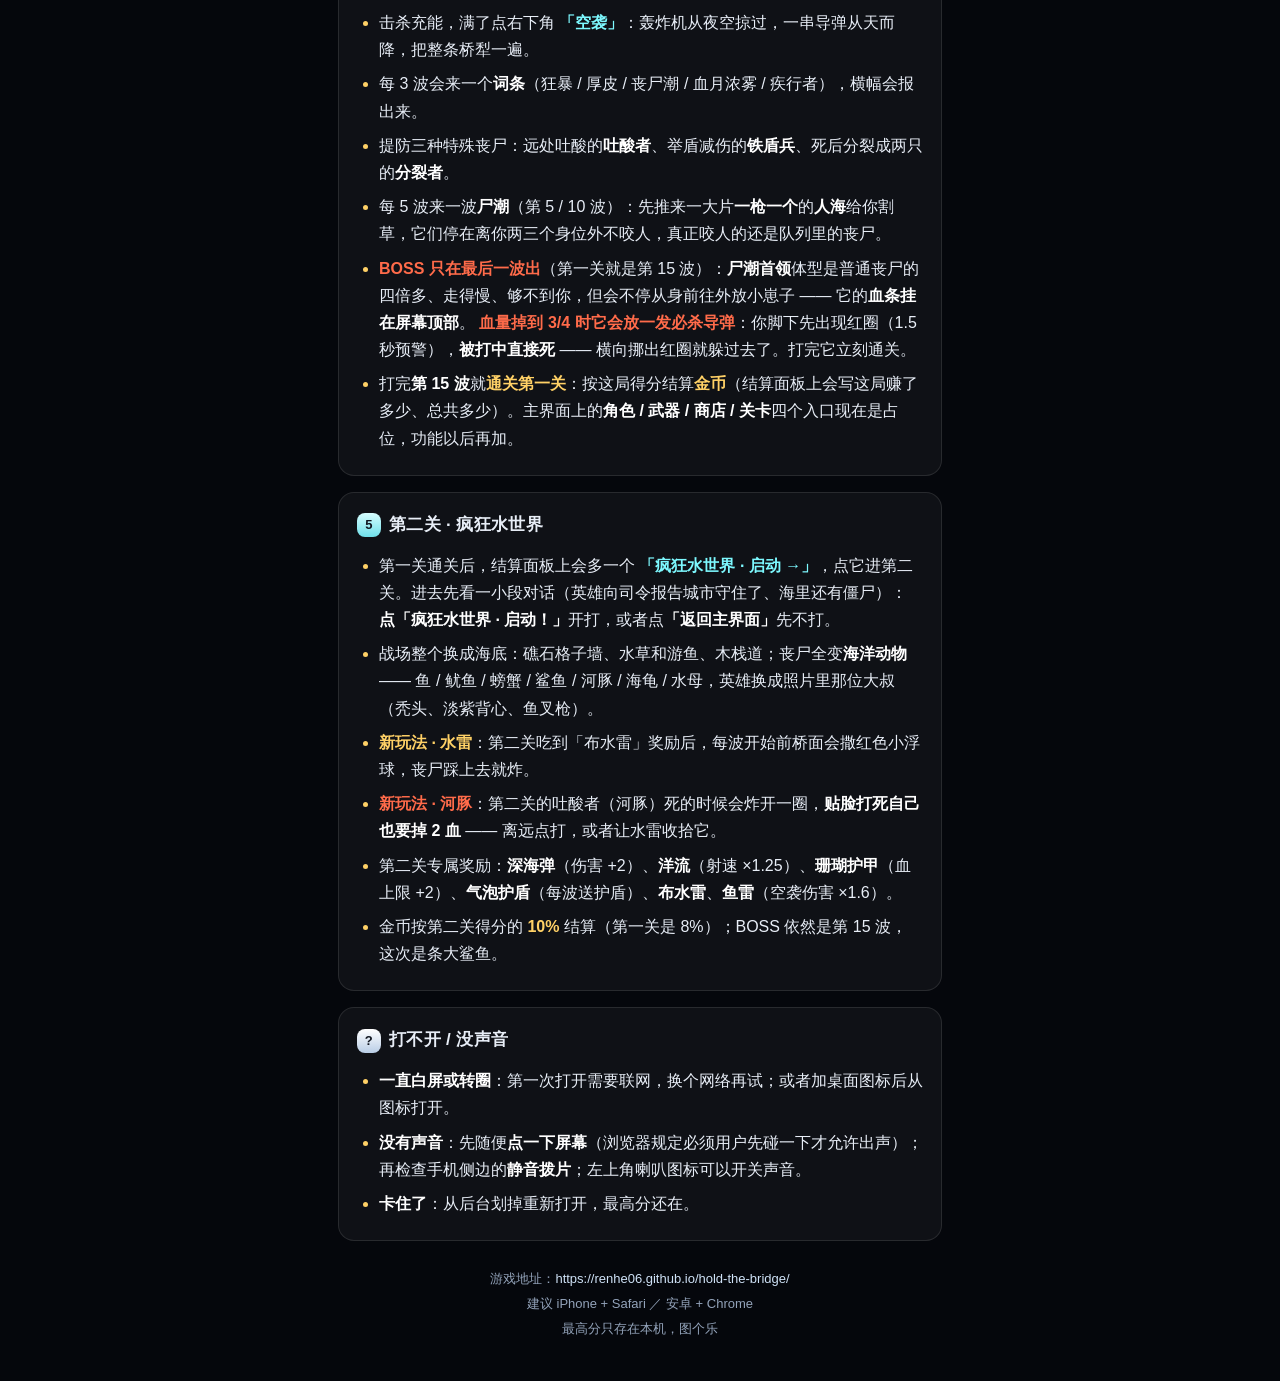
==== commit 59d873c8: "第二关 疯狂水世界：海底场景+海洋僵尸+大叔英雄+水雷与河豚+进场对话+专属奖励" ====
--- a/guide.html
+++ b/guide.html
@@ -193,6 +193,19 @@
   </section>
 
   <section>
+    <h2 class="c-cyan"><span class="n">5</span>第二关 · 疯狂水世界</h2>
+    <ul>
+      <li>第一关通关后，结算面板上会多一个 <b class="cyan">「疯狂水世界 · 启动 →」</b>，点它进第二关。进去先看一小段对话（英雄向司令报告城市守住了、海里还有僵尸）：
+        <b>点「疯狂水世界 · 启动！」</b>开打，或者点<b>「返回主界面」</b>先不打。</li>
+      <li>战场整个换成海底：礁石格子墙、水草和游鱼、木栈道；丧尸全变<b class="green">海洋动物</b> —— 鱼 / 鱿鱼 / 螃蟹 / 鲨鱼 / 河豚 / 海龟 / 水母，英雄换成照片里那位大叔（秃头、淡紫背心、鱼叉枪）。</li>
+      <li><b class="gold">新玩法 · 水雷</b>：第二关吃到「布水雷」奖励后，每波开始前桥面会撒红色小浮球，丧尸踩上去就炸。</li>
+      <li><b class="red">新玩法 · 河豚</b>：第二关的吐酸者（河豚）死的时候会炸开一圈，<b>贴脸打死自己也要掉 2 血</b> —— 离远点打，或者让水雷收拾它。</li>
+      <li>第二关专属奖励：<b>深海弹</b>（伤害 +2）、<b>洋流</b>（射速 ×1.25）、<b>珊瑚护甲</b>（血上限 +2）、<b>气泡护盾</b>（每波送护盾）、<b>布水雷</b>、<b>鱼雷</b>（空袭伤害 ×1.6）。</li>
+      <li>金币按第二关得分的 <b class="gold">10%</b> 结算（第一关是 8%）；BOSS 依然是第 15 波，这次是条大鲨鱼。</li>
+    </ul>
+  </section>
+
+  <section>
     <h2><span class="n">?</span>打不开 / 没声音</h2>
     <ul>
       <li><b>一直白屏或转圈</b>：第一次打开需要联网，换个网络再试；或者加桌面图标后从图标打开。</li>
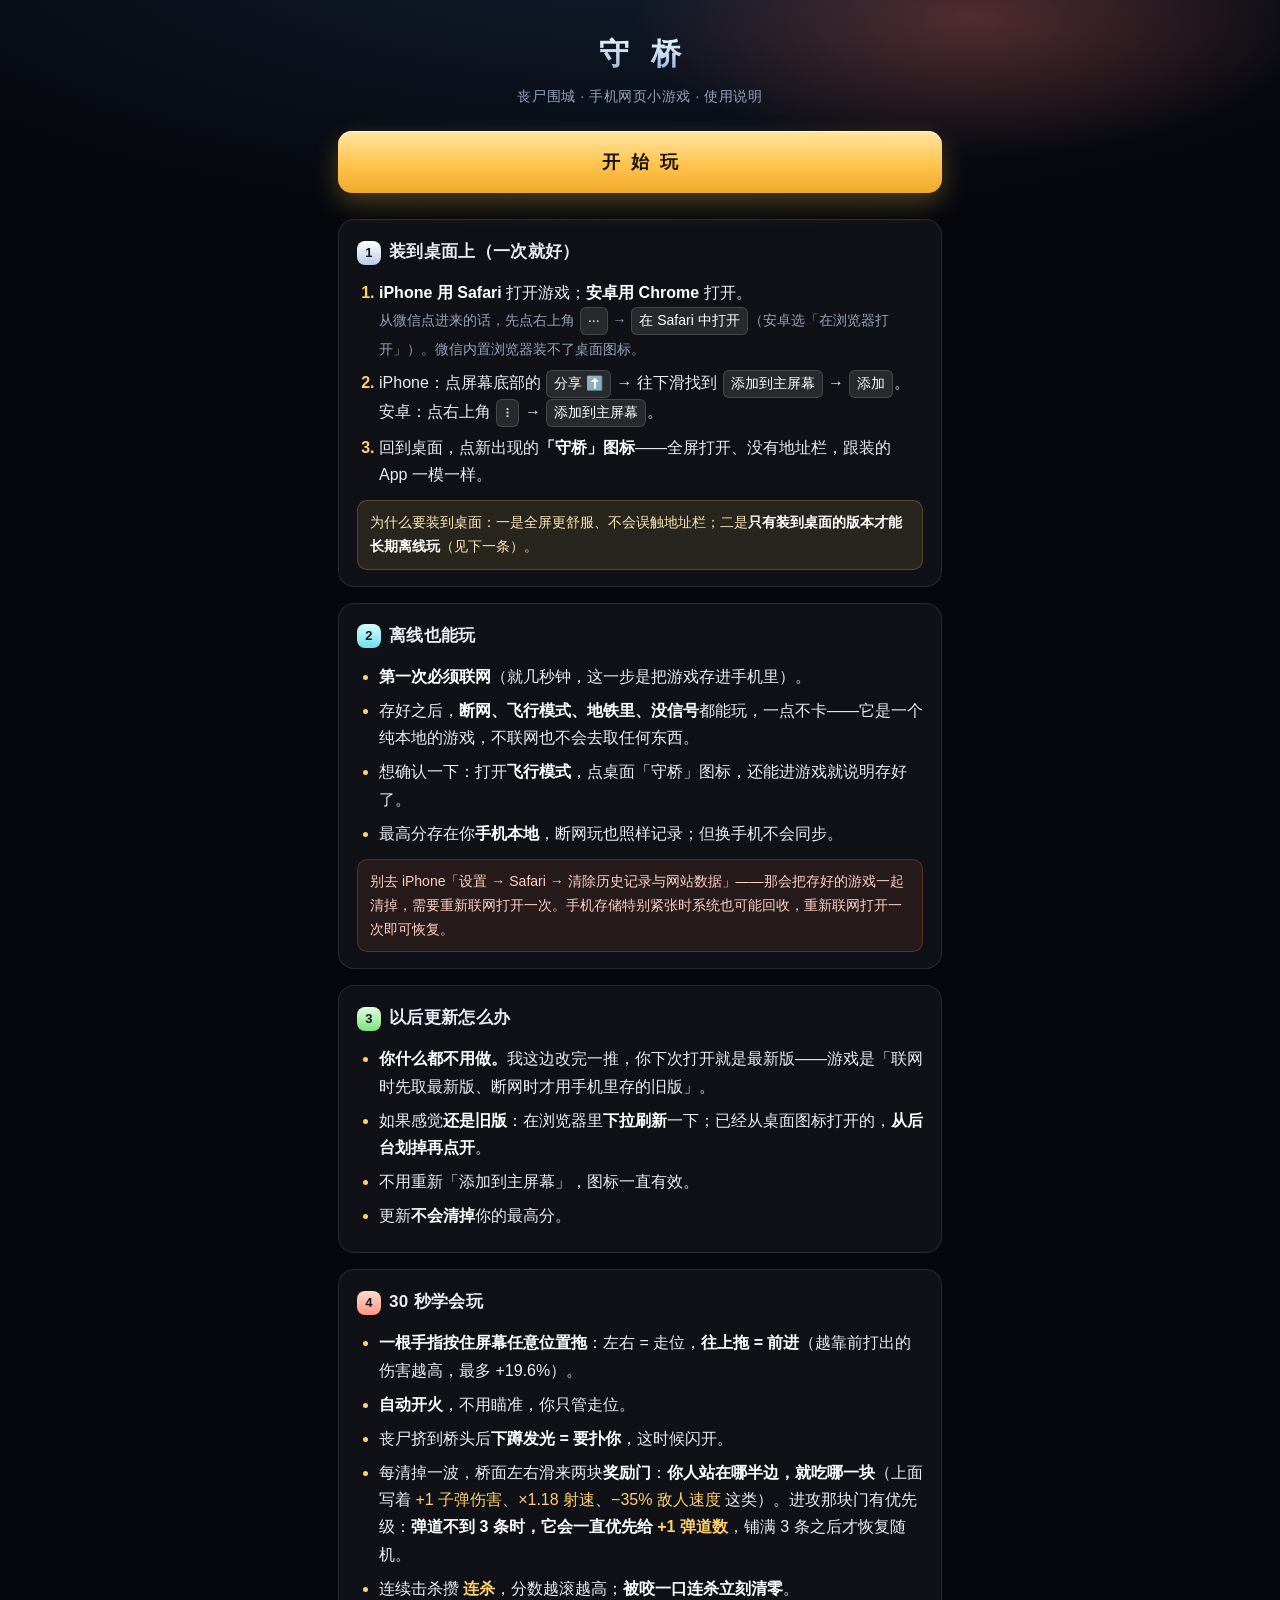
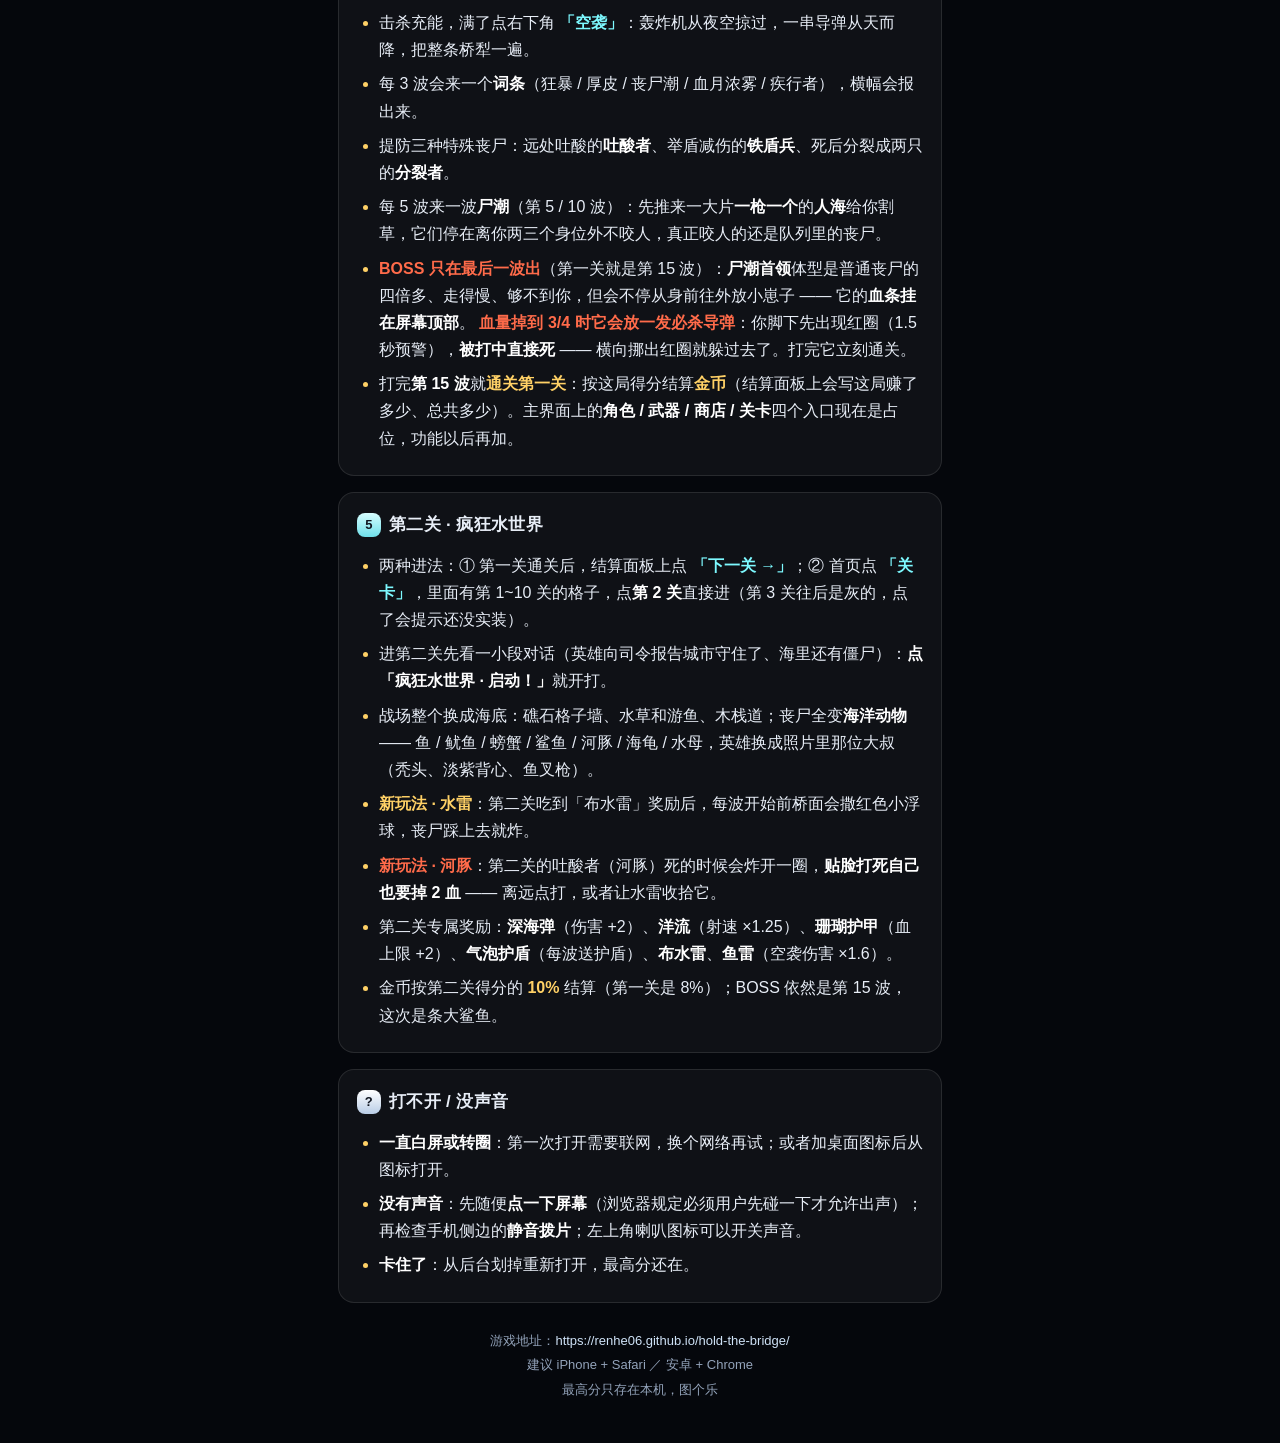
==== commit 23230db6: "选关面板：关卡入口可选第1/2关，第3~10关占位；结算面板改成下一关+返回；第二关对话只留启动按钮" ====
--- a/guide.html
+++ b/guide.html
@@ -195,8 +195,8 @@
   <section>
     <h2 class="c-cyan"><span class="n">5</span>第二关 · 疯狂水世界</h2>
     <ul>
-      <li>第一关通关后，结算面板上会多一个 <b class="cyan">「疯狂水世界 · 启动 →」</b>，点它进第二关。进去先看一小段对话（英雄向司令报告城市守住了、海里还有僵尸）：
-        <b>点「疯狂水世界 · 启动！」</b>开打，或者点<b>「返回主界面」</b>先不打。</li>
+      <li>两种进法：① 第一关通关后，结算面板上点 <b class="cyan">「下一关 →」</b>；② 首页点 <b class="cyan">「关卡」</b>，里面有第 1~10 关的格子，点<b>第 2 关</b>直接进（第 3 关往后是灰的，点了会提示还没实装）。</li>
+      <li>进第二关先看一小段对话（英雄向司令报告城市守住了、海里还有僵尸）：<b>点「疯狂水世界 · 启动！」</b>就开打。</li>
       <li>战场整个换成海底：礁石格子墙、水草和游鱼、木栈道；丧尸全变<b class="green">海洋动物</b> —— 鱼 / 鱿鱼 / 螃蟹 / 鲨鱼 / 河豚 / 海龟 / 水母，英雄换成照片里那位大叔（秃头、淡紫背心、鱼叉枪）。</li>
       <li><b class="gold">新玩法 · 水雷</b>：第二关吃到「布水雷」奖励后，每波开始前桥面会撒红色小浮球，丧尸踩上去就炸。</li>
       <li><b class="red">新玩法 · 河豚</b>：第二关的吐酸者（河豚）死的时候会炸开一圈，<b>贴脸打死自己也要掉 2 血</b> —— 离远点打，或者让水雷收拾它。</li>
